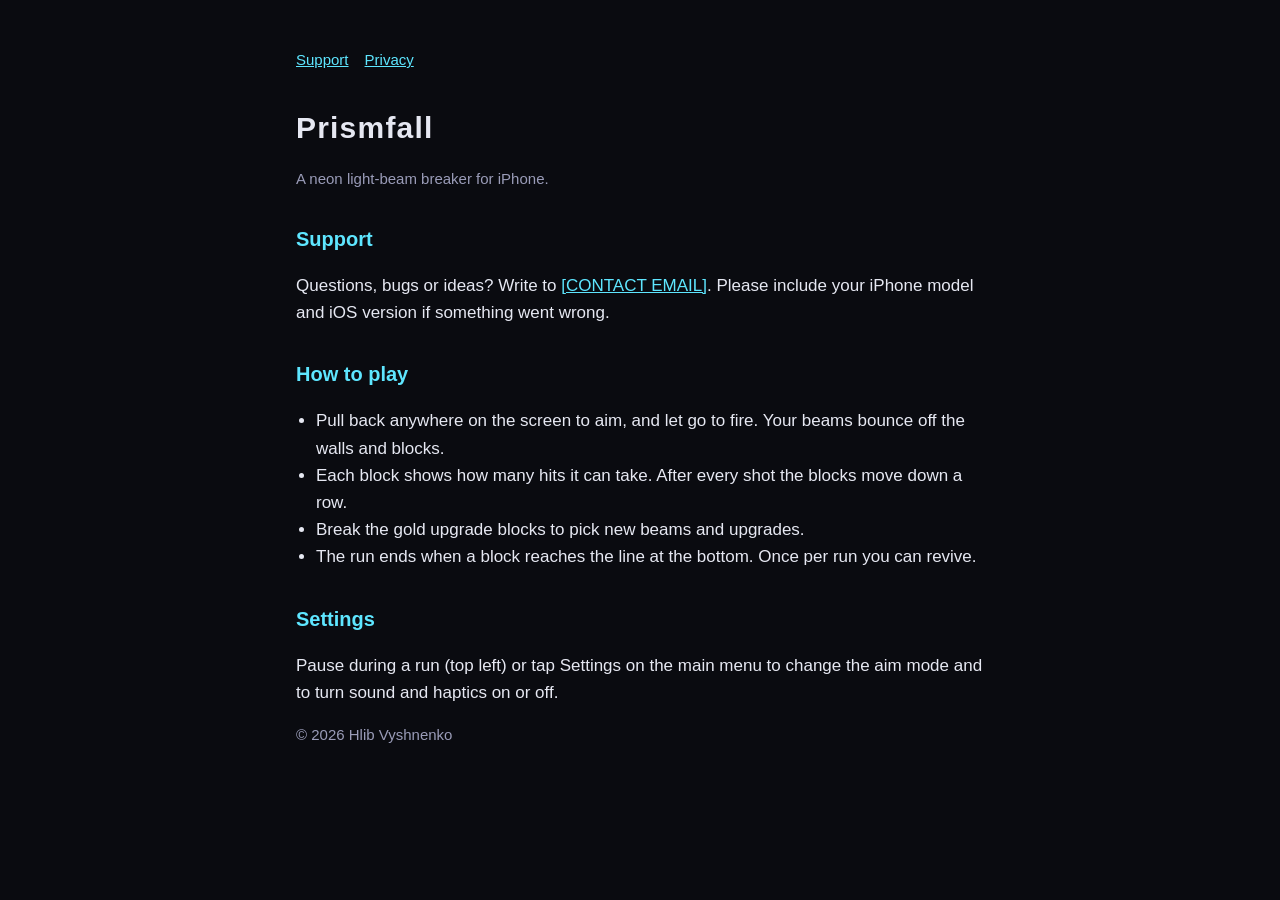
==== index.html @ b1e25704 "Support and privacy pages" ====
<!doctype html>
<html lang="en">
<head>
<meta charset="utf-8">
<meta name="viewport" content="width=device-width, initial-scale=1">
<title>Prismfall Support</title>
<link rel="stylesheet" href="style.css">
</head>
<body>
<main>
<nav><a href="index.html">Support</a><a href="privacy.html">Privacy</a></nav>
<h1>Prismfall</h1>
<p class="dim">A neon light-beam breaker for iPhone.</p>

<h2>Support</h2>
<p>Questions, bugs or ideas? Write to <a href="mailto:[CONTACT EMAIL]">[CONTACT EMAIL]</a>. Please include your iPhone
model and iOS version if something went wrong.</p>

<h2>How to play</h2>
<ul>
<li>Pull back anywhere on the screen to aim, and let go to fire. Your beams bounce off the walls and blocks.</li>
<li>Each block shows how many hits it can take. After every shot the blocks move down a row.</li>
<li>Break the gold upgrade blocks to pick new beams and upgrades.</li>
<li>The run ends when a block reaches the line at the bottom. Once per run you can revive.</li>
</ul>

<h2>Settings</h2>
<p>Pause during a run (top left) or tap Settings on the main menu to change the aim mode and to turn sound and
haptics on or off.</p>

<p class="dim">© 2026 Hlib Vyshnenko</p>
</main>
</body>
</html>
---- style.css ----
:root { --bg: #0a0b10; --text: #e6e8f2; --dim: #9a9cb8; --accent: #5ee6ff; }
* { box-sizing: border-box; }
body { margin: 0; background: var(--bg); color: var(--text); font: 17px/1.6 -apple-system, BlinkMacSystemFont, "Segoe UI", Roboto, sans-serif; }
main { max-width: 720px; margin: 0 auto; padding: 48px 16px 64px; }
h1 { font-size: 30px; letter-spacing: 0.04em; margin: 0 0 4px; }
h2 { font-size: 20px; margin: 32px 0 8px; color: var(--accent); }
p, li { color: var(--text); }
.dim { color: var(--dim); font-size: 15px; }
a { color: var(--accent); }
ul { padding-left: 20px; }
nav { margin-bottom: 32px; font-size: 15px; }
nav a { margin-right: 16px; }
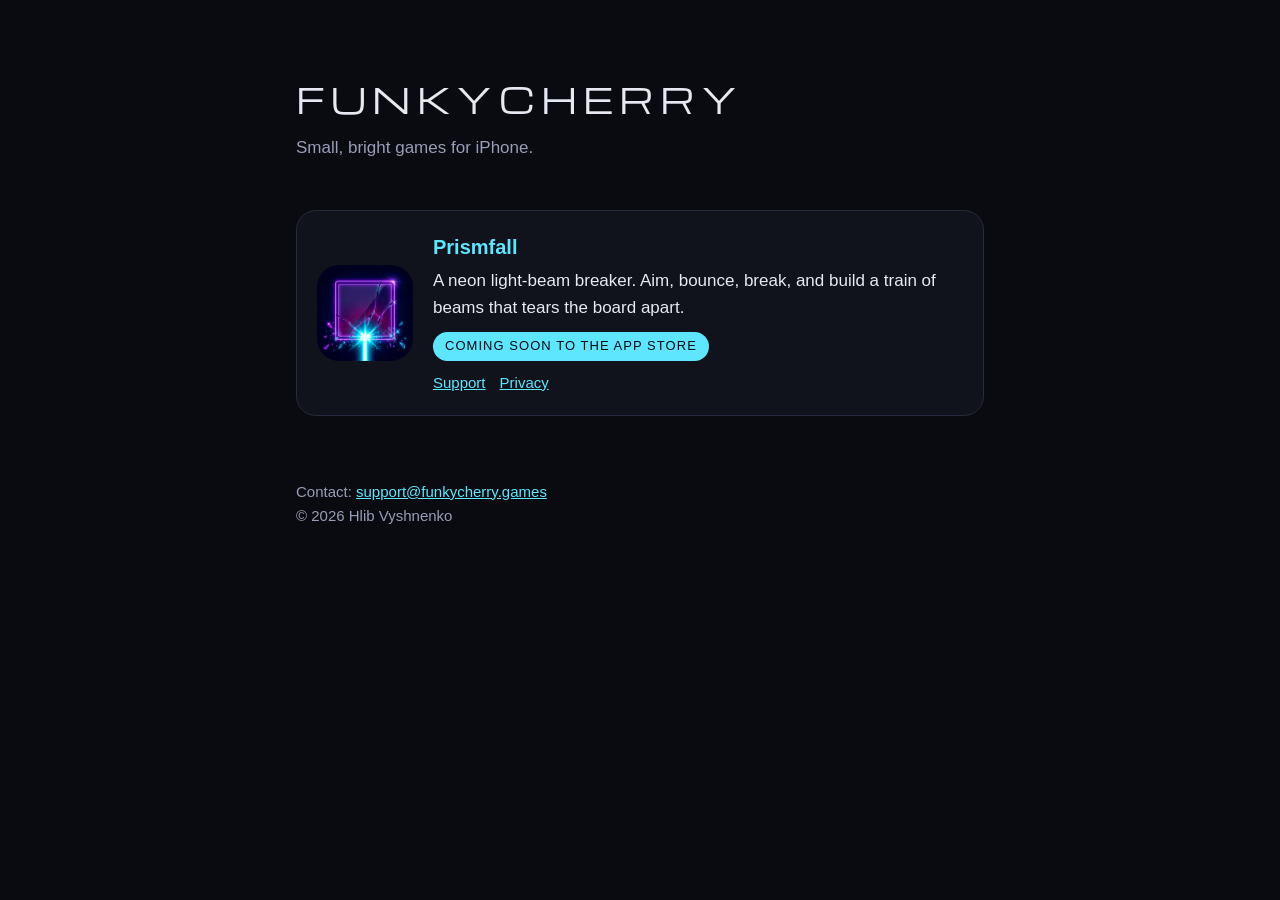
==== commit 0fa23734: "Studio site for funkycherry.games: landing, Prismfall support and privacy under /prismfall/" ====
--- a/index.html
+++ b/index.html
@@ -3,32 +3,30 @@
 <head>
 <meta charset="utf-8">
 <meta name="viewport" content="width=device-width, initial-scale=1">
-<title>Prismfall Support</title>
+<title>funkycherry</title>
+<meta name="description" content="funkycherry makes small, bright games for iPhone. Our first: Prismfall, a neon light-beam breaker.">
+<link rel="icon" href="prismfall/icon.png">
+<link rel="preconnect" href="https://fonts.googleapis.com">
+<link rel="preconnect" href="https://fonts.gstatic.com" crossorigin>
+<link href="https://fonts.googleapis.com/css2?family=Michroma&display=swap" rel="stylesheet">
 <link rel="stylesheet" href="style.css">
 </head>
 <body>
 <main>
-<nav><a href="index.html">Support</a><a href="privacy.html">Privacy</a></nav>
-<h1>Prismfall</h1>
-<p class="dim">A neon light-beam breaker for iPhone.</p>
+<div class="wordmark">FUNKYCHERRY</div>
+<p class="tagline">Small, bright games for iPhone.</p>
 
-<h2>Support</h2>
-<p>Questions, bugs or ideas? Write to <a href="mailto:[CONTACT EMAIL]">[CONTACT EMAIL]</a>. Please include your iPhone
-model and iOS version if something went wrong.</p>
+<section class="game">
+<img src="prismfall/icon.png" alt="Prismfall app icon">
+<div>
+<h2>Prismfall</h2>
+<p>A neon light-beam breaker. Aim, bounce, break, and build a train of beams that tears the board apart.</p>
+<span class="badge">Coming soon to the App Store</span>
+<div class="links"><a href="prismfall/">Support</a><a href="prismfall/privacy.html">Privacy</a></div>
+</div>
+</section>
 
-<h2>How to play</h2>
-<ul>
-<li>Pull back anywhere on the screen to aim, and let go to fire. Your beams bounce off the walls and blocks.</li>
-<li>Each block shows how many hits it can take. After every shot the blocks move down a row.</li>
-<li>Break the gold upgrade blocks to pick new beams and upgrades.</li>
-<li>The run ends when a block reaches the line at the bottom. Once per run you can revive.</li>
-</ul>
-
-<h2>Settings</h2>
-<p>Pause during a run (top left) or tap Settings on the main menu to change the aim mode and to turn sound and
-haptics on or off.</p>
-
-<p class="dim">© 2026 Hlib Vyshnenko</p>
+<footer class="dim">Contact: <a href="mailto:support@funkycherry.games">support@funkycherry.games</a><br>© 2026 Hlib Vyshnenko</footer>
 </main>
 </body>
 </html>
--- a/style.css
+++ b/style.css
@@ -10,3 +10,16 @@
 ul { padding-left: 20px; }
 nav { margin-bottom: 32px; font-size: 15px; }
 nav a { margin-right: 16px; }
+
+/* Studio landing */
+.wordmark { font-family: "Michroma", sans-serif; font-size: 34px; letter-spacing: 0.18em; margin: 24px 0 8px; }
+.tagline { color: var(--dim); margin: 0 0 48px; }
+.game { display: flex; gap: 20px; align-items: center; background: #11131c; border: 1px solid #262a3d; border-radius: 20px; padding: 20px; }
+.game img { width: 96px; height: 96px; border-radius: 22px; flex: none; }
+.game h2 { margin: 0 0 4px; }
+.game p { margin: 0 0 10px; }
+.badge { display: inline-block; font-size: 13px; letter-spacing: 0.08em; text-transform: uppercase; color: var(--bg); background: var(--accent); border-radius: 999px; padding: 4px 12px; }
+.links { font-size: 15px; margin-top: 10px; }
+.links a { margin-right: 14px; }
+footer { margin-top: 64px; }
+@media (max-width: 480px) { .game { flex-direction: column; align-items: flex-start; } .wordmark { font-size: 26px; } }
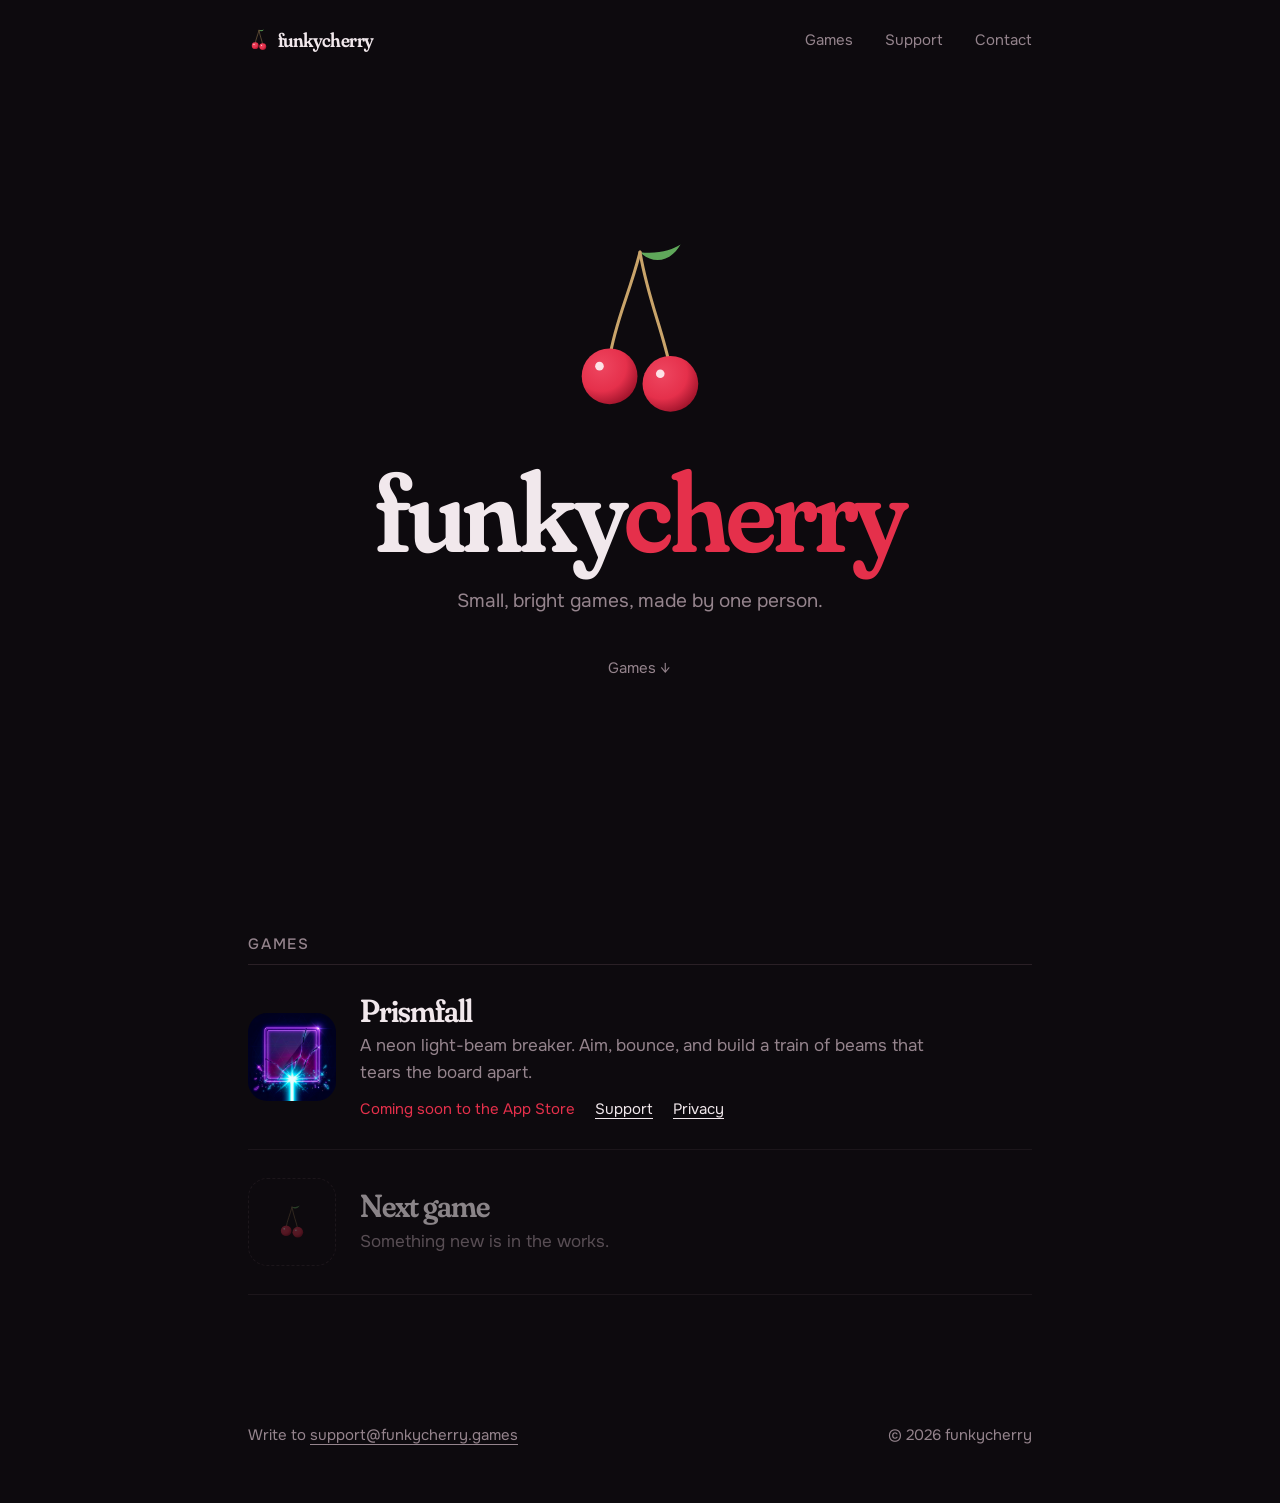
==== commit 4db1100b: "Replace the landing page with the dark Night design Co-Authored-By: Claude Opus 5.5 <noreply@anthrop" ====
--- a/index.html
+++ b/index.html
@@ -4,29 +4,146 @@
 <meta charset="utf-8">
 <meta name="viewport" content="width=device-width, initial-scale=1">
 <title>funkycherry</title>
-<meta name="description" content="funkycherry makes small, bright games for iPhone. Our first: Prismfall, a neon light-beam breaker.">
-<link rel="icon" href="prismfall/icon.png">
+<meta name="description" content="funkycherry is one person making small, bright games. The first one is Prismfall.">
+<meta name="theme-color" content="#0d0a0e">
+<link rel="icon" href="logo-mark.png">
 <link rel="preconnect" href="https://fonts.googleapis.com">
 <link rel="preconnect" href="https://fonts.gstatic.com" crossorigin>
-<link href="https://fonts.googleapis.com/css2?family=Michroma&display=swap" rel="stylesheet">
-<link rel="stylesheet" href="style.css">
+<link href="https://fonts.googleapis.com/css2?family=Fraunces:opsz,wght,SOFT,WONK@9..144,400..900,0..100,0..1&family=Onest:wght@400;500&display=swap" rel="stylesheet">
+<style>
+:root {
+  --night: #0d0a0e;
+  --line: #2a2026;
+  --text: #f1e8ec;
+  --dim: #95848d;
+  --cherry: #e5304b;
+  --cherry-deep: #9c1229;
+  --stem: #c9a46a;
+  --leaf: #5fa85a;
+}
+* { box-sizing: border-box; }
+html { background: var(--night); color-scheme: dark; }
+body { margin: 0; background: var(--night); color: var(--text); font: 17px/1.6 "Onest", system-ui, sans-serif; -webkit-font-smoothing: antialiased; }
+a { color: inherit; text-underline-offset: 4px; text-decoration-thickness: 1px; }
+a:hover { color: var(--cherry); }
+:focus-visible { outline: 1.5px solid var(--cherry); outline-offset: 4px; border-radius: 4px; }
+.display { font-family: "Fraunces", serif; font-weight: 600; font-variation-settings: "SOFT" 100, "WONK" 1, "opsz" 144; letter-spacing: -0.03em; }
+.wrap { max-width: 880px; margin: 0 auto; padding: 0 clamp(16px, 5vw, 48px); }
+
+/* header */
+.site { display: flex; align-items: center; justify-content: space-between; height: 80px; }
+.brand { display: flex; align-items: center; gap: 8px; text-decoration: none; font-size: 20px; }
+.brand svg { width: 22px; height: 22px; }
+.site nav { display: flex; gap: clamp(18px, 3vw, 32px); font-size: 15px; color: var(--dim); }
+.site nav a { text-decoration: none; padding: 8px 0; }
+
+/* hero */
+.hero { min-height: calc(100svh - 80px); display: grid; place-items: center; text-align: center; padding: 40px 0 96px; }
+.cherries { width: clamp(112px, 16vw, 152px); height: auto; overflow: visible; margin-bottom: 28px; }
+.cherries .sway { transform-origin: 60px 8px; animation: sway 5.5s ease-in-out infinite; }
+.cherries .bob-a { transform-origin: 60px 8px; animation: sway 4.6s ease-in-out infinite reverse; }
+@keyframes sway { 0%, 100% { transform: rotate(-4deg); } 50% { transform: rotate(4deg); } }
+h1 { font-size: clamp(56px, 10vw, 112px); line-height: 1; margin: 0 0 18px; }
+h1 em { font-style: normal; color: var(--cherry); }
+.lede { margin: 0; color: var(--dim); font-size: clamp(17px, 1.6vw, 19px); }
+.down { display: inline-block; margin-top: 40px; font-size: 15px; color: var(--dim); text-decoration: none; }
+
+/* games */
+.games { padding: 32px 0 96px; }
+.games h2 { font-size: 15px; font-weight: 500; color: var(--dim); letter-spacing: .12em; text-transform: uppercase; font-family: inherit; margin: 0 0 8px; }
+.game { display: grid; grid-template-columns: 88px minmax(0, 1fr); gap: 24px; align-items: center; padding: 28px 0; border-top: 1px solid var(--line); }
+.game:last-child { border-bottom: 1px solid var(--line); }
+.game img { width: 88px; height: 88px; border-radius: 22%; display: block; }
+.game h3 { font-size: 32px; line-height: 1.1; margin: 0 0 4px; }
+.game p { margin: 0; color: var(--dim); max-width: 34em; }
+.meta { display: flex; flex-wrap: wrap; gap: 6px 20px; margin-top: 10px; font-size: 15px; }
+.meta .status { color: var(--cherry); }
+.game.soon { opacity: .55; }
+.placeholder { width: 88px; height: 88px; border-radius: 22%; border: 1px dashed var(--line); display: grid; place-items: center; }
+.placeholder svg { width: 34px; height: 34px; opacity: .6; }
+
+footer { display: flex; flex-wrap: wrap; justify-content: space-between; gap: 12px 32px; padding: 32px 0 56px; font-size: 15px; color: var(--dim); }
+
+@media (max-width: 520px) {
+  .site nav a:first-child { display: none; }
+  .game { grid-template-columns: 64px minmax(0, 1fr); gap: 16px; }
+  .game img, .placeholder { width: 64px; height: 64px; }
+  .game h3 { font-size: 26px; }
+}
+@media (prefers-reduced-motion: reduce) { .cherries .sway, .cherries .bob-a { animation: none; } }
+</style>
 </head>
 <body>
-<main>
-<div class="wordmark">FUNKYCHERRY</div>
-<p class="tagline">Small, bright games for iPhone.</p>
+<!-- the cherry pair, drawn once and reused -->
+<svg width="0" height="0" style="position:absolute" aria-hidden="true">
+  <defs>
+    <radialGradient id="skin" cx="35%" cy="32%" r="75%">
+      <stop offset="0" stop-color="#ee4660"/>
+      <stop offset=".6" stop-color="#e5304b"/>
+      <stop offset="1" stop-color="#9c1229"/>
+    </radialGradient>
+    <symbol id="pair" viewBox="0 0 120 140">
+      <path d="M60 8 C 74 10, 86 6, 92 2 C 84 16, 70 18, 60 8 Z" fill="#5fa85a"/>
+      <path d="M60 8 C 52 40, 40 64, 36 92" fill="none" stroke="#c9a46a" stroke-width="2.4" stroke-linecap="round"/>
+      <path d="M60 8 C 66 44, 78 70, 84 100" fill="none" stroke="#c9a46a" stroke-width="2.4" stroke-linecap="round"/>
+      <circle cx="36" cy="106" r="22" fill="url(#skin)"/>
+      <circle cx="84" cy="112" r="22" fill="url(#skin)"/>
+      <circle cx="28" cy="98" r="3.4" fill="#fff" opacity=".85"/>
+      <circle cx="76" cy="104" r="3.4" fill="#fff" opacity=".85"/>
+    </symbol>
+  </defs>
+</svg>
 
-<section class="game">
-<img src="prismfall/icon.png" alt="Prismfall app icon">
-<div>
-<h2>Prismfall</h2>
-<p>A neon light-beam breaker. Aim, bounce, break, and build a train of beams that tears the board apart.</p>
-<span class="badge">Coming soon to the App Store</span>
-<div class="links"><a href="prismfall/">Support</a><a href="prismfall/privacy.html">Privacy</a></div>
+<div class="wrap">
+  <header class="site">
+    <a class="brand display" href="#"><svg aria-hidden="true"><use href="#pair"/></svg>funkycherry</a>
+    <nav aria-label="Main"><a href="#games">Games</a><a href="prismfall/">Support</a><a href="mailto:support@funkycherry.games">Contact</a></nav>
+  </header>
+
+  <section class="hero">
+    <div>
+      <svg class="cherries" viewBox="0 0 120 140" role="img" aria-label="Two cherries on one stem">
+        <g class="sway">
+          <path d="M60 8 C 74 10, 86 6, 92 2 C 84 16, 70 18, 60 8 Z" fill="#5fa85a"/>
+          <g class="bob-a">
+            <path d="M60 8 C 52 40, 40 64, 36 92" fill="none" stroke="#c9a46a" stroke-width="2.4" stroke-linecap="round"/>
+            <circle cx="36" cy="106" r="22" fill="url(#skin)"/>
+            <circle cx="28" cy="98" r="3.4" fill="#fff" opacity=".85"/>
+          </g>
+          <path d="M60 8 C 66 44, 78 70, 84 100" fill="none" stroke="#c9a46a" stroke-width="2.4" stroke-linecap="round"/>
+          <circle cx="84" cy="112" r="22" fill="url(#skin)"/>
+          <circle cx="76" cy="104" r="3.4" fill="#fff" opacity=".85"/>
+        </g>
+      </svg>
+      <h1 class="display">funky<em>cherry</em></h1>
+      <p class="lede">Small, bright games, made by one person.</p>
+      <a class="down" href="#games">Games ↓</a>
+    </div>
+  </section>
+
+  <main class="games" id="games">
+    <h2>Games</h2>
+    <article class="game">
+      <img src="prismfall/icon.png" alt="Prismfall app icon" width="88" height="88">
+      <div>
+        <h3 class="display">Prismfall</h3>
+        <p>A neon light-beam breaker. Aim, bounce, and build a train of beams that tears the board apart.</p>
+        <div class="meta"><span class="status">Coming soon to the App Store</span><a href="prismfall/">Support</a><a href="prismfall/privacy.html">Privacy</a></div>
+      </div>
+    </article>
+    <article class="game soon">
+      <div class="placeholder"><svg aria-hidden="true"><use href="#pair"/></svg></div>
+      <div>
+        <h3 class="display">Next game</h3>
+        <p>Something new is in the works.</p>
+      </div>
+    </article>
+  </main>
+
+  <footer>
+    <span>Write to <a href="mailto:support@funkycherry.games">support@funkycherry.games</a></span>
+    <span>© 2026 funkycherry</span>
+  </footer>
 </div>
-</section>
-
-<footer class="dim">Contact: <a href="mailto:support@funkycherry.games">support@funkycherry.games</a><br>© 2026 Hlib Vyshnenko</footer>
-</main>
 </body>
 </html>
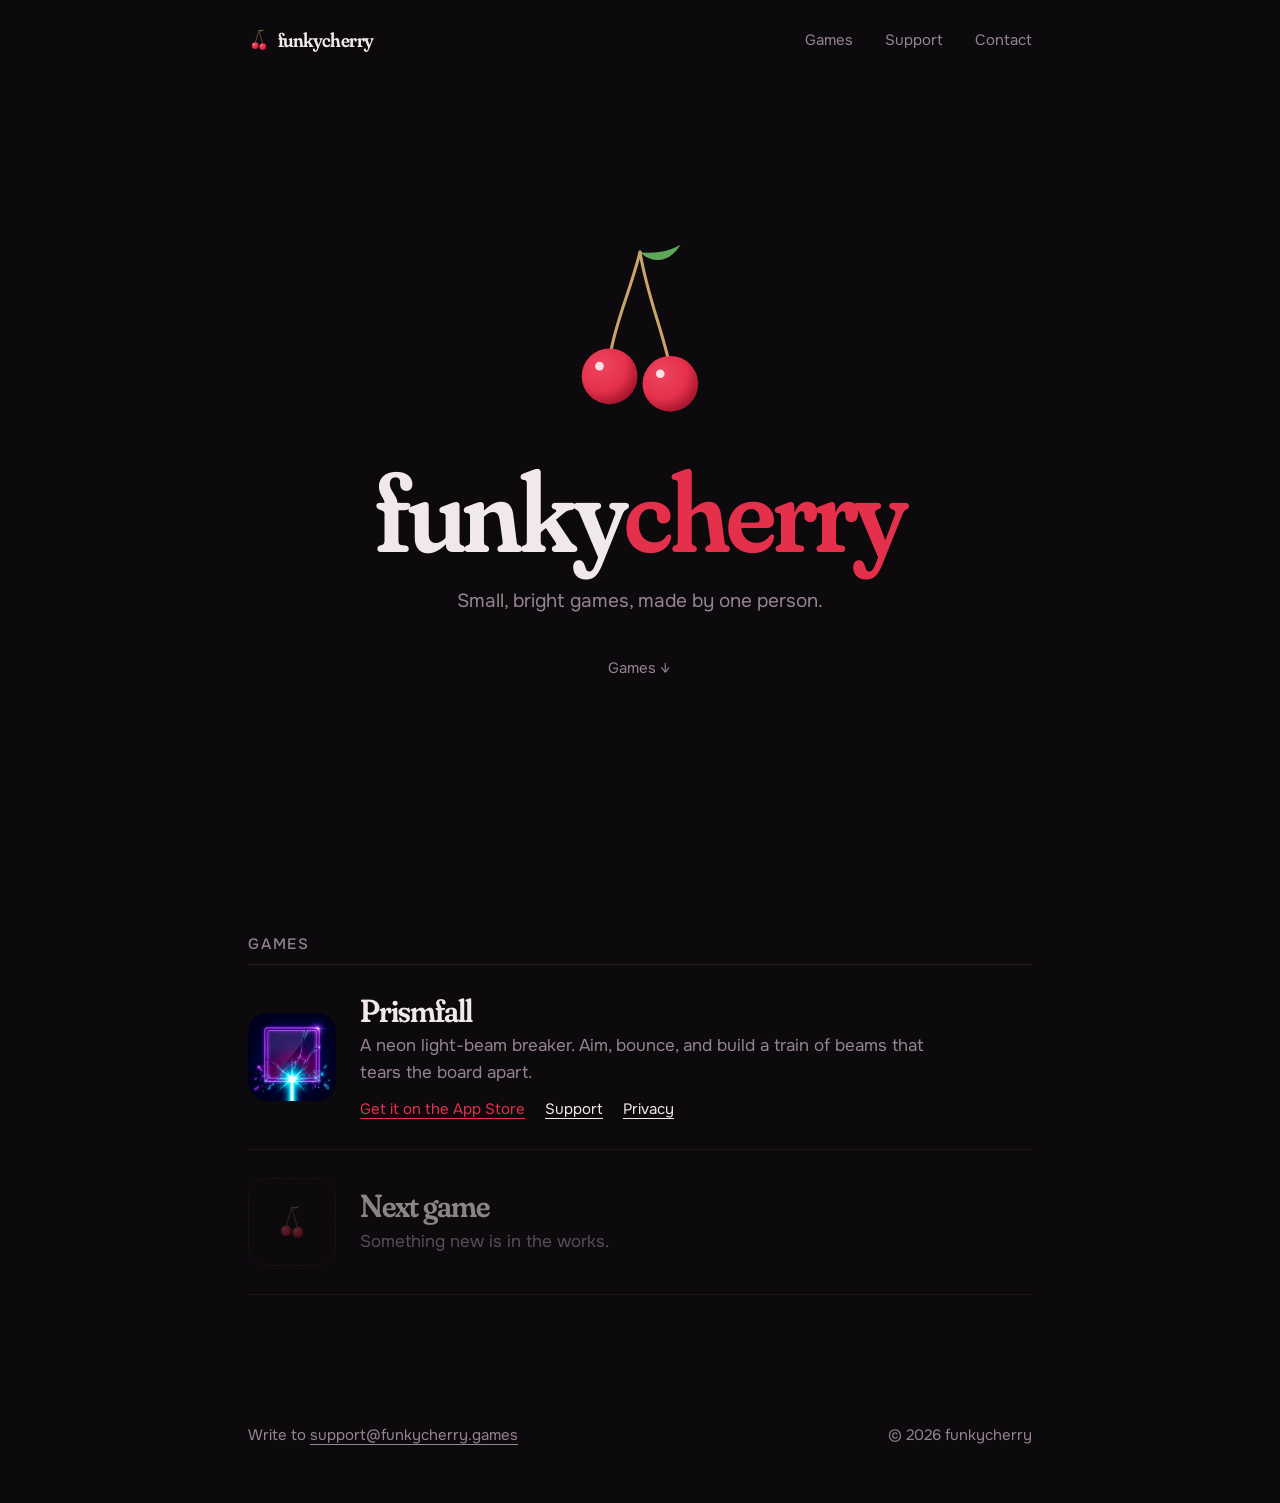
==== commit 7a34cf6a: "Prismfall is out: link the App Store from the landing and support pages Co-Authored-By: Claude Opus " ====
--- a/index.html
+++ b/index.html
@@ -124,11 +124,11 @@
   <main class="games" id="games">
     <h2>Games</h2>
     <article class="game">
-      <img src="prismfall/icon.png" alt="Prismfall app icon" width="88" height="88">
+      <a href="https://apps.apple.com/app/prismfall-neon-breaker/id6819413580"><img src="prismfall/icon.png" alt="Prismfall on the App Store" width="88" height="88"></a>
       <div>
         <h3 class="display">Prismfall</h3>
         <p>A neon light-beam breaker. Aim, bounce, and build a train of beams that tears the board apart.</p>
-        <div class="meta"><span class="status">Coming soon to the App Store</span><a href="prismfall/">Support</a><a href="prismfall/privacy.html">Privacy</a></div>
+        <div class="meta"><a class="status" href="https://apps.apple.com/app/prismfall-neon-breaker/id6819413580">Get it on the App Store</a><a href="prismfall/">Support</a><a href="prismfall/privacy.html">Privacy</a></div>
       </div>
     </article>
     <article class="game soon">
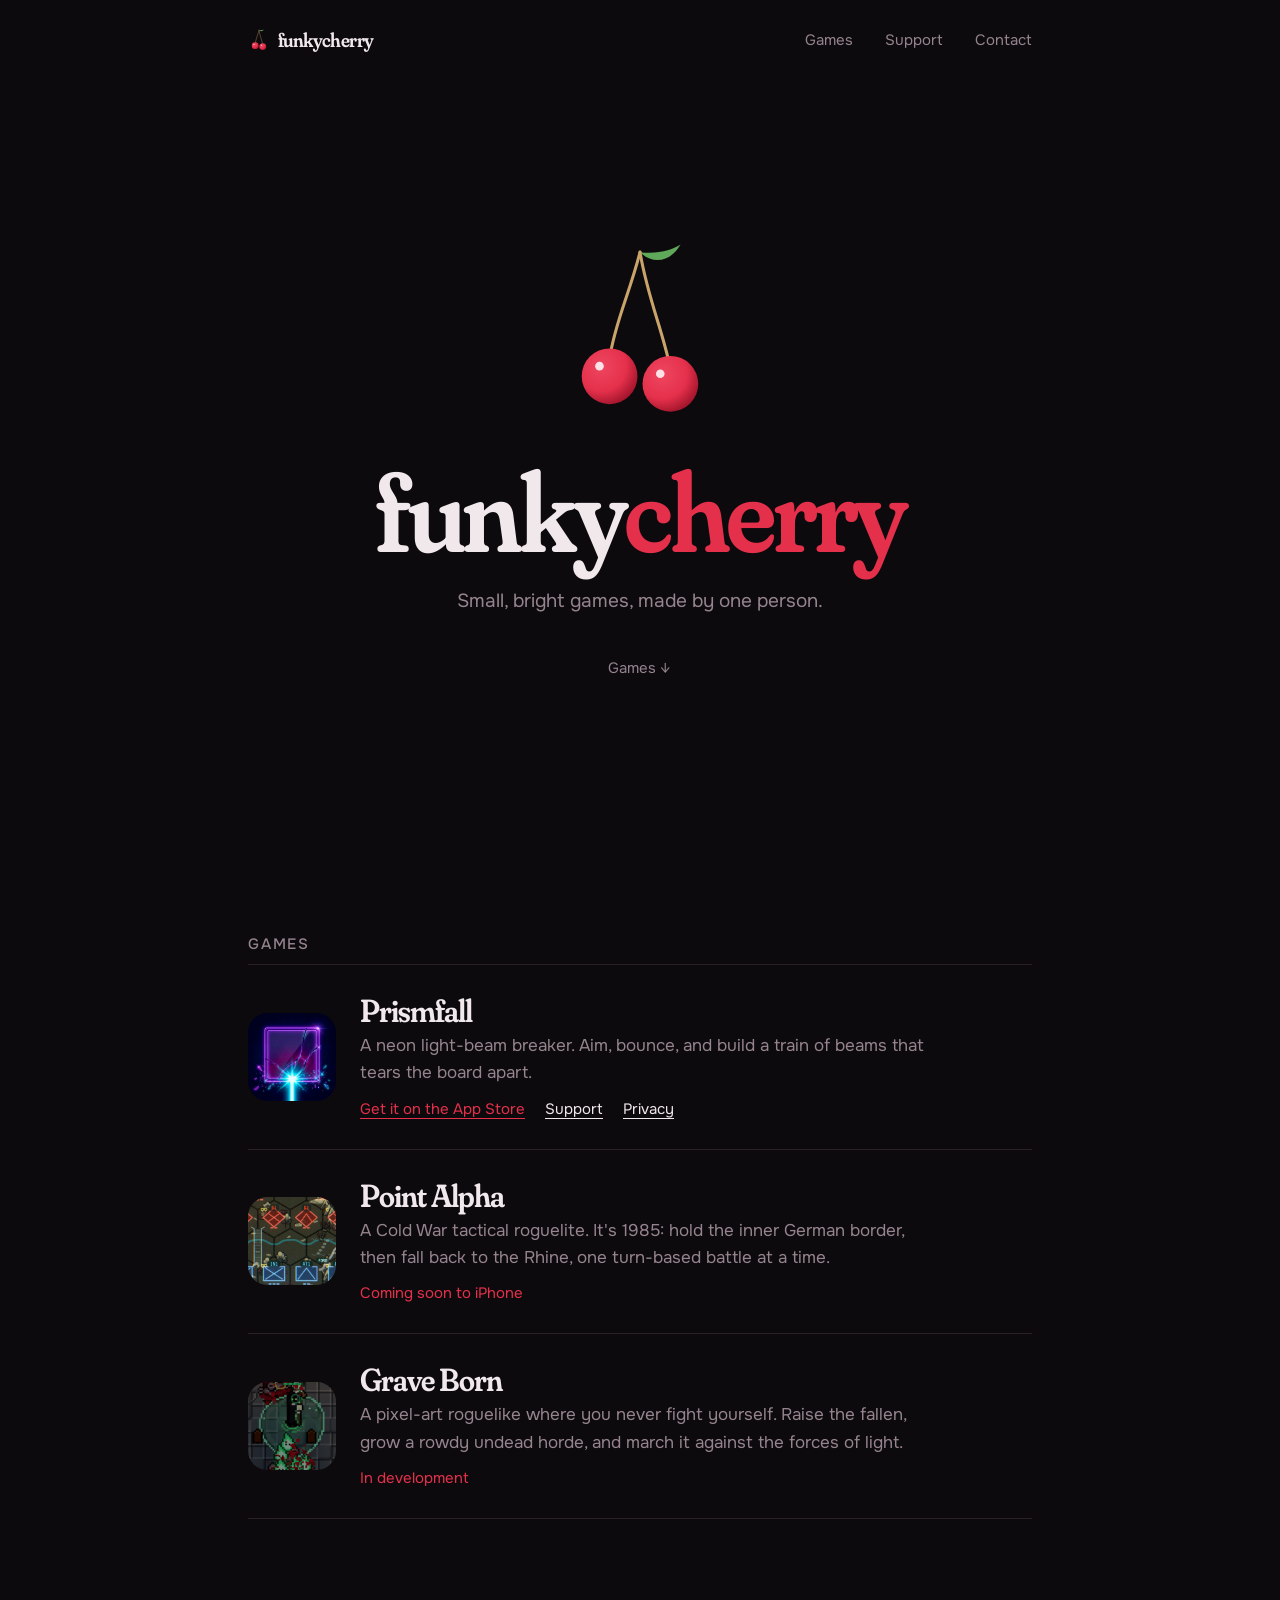
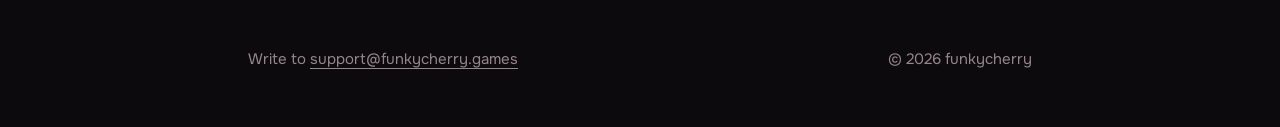
==== commit 6627c6b2: "List Point Alpha and Grave Born as upcoming games Co-Authored-By: Claude Opus 5.5 <noreply@anthropic" ====
--- a/index.html
+++ b/index.html
@@ -58,16 +58,13 @@
 .game p { margin: 0; color: var(--dim); max-width: 34em; }
 .meta { display: flex; flex-wrap: wrap; gap: 6px 20px; margin-top: 10px; font-size: 15px; }
 .meta .status { color: var(--cherry); }
-.game.soon { opacity: .55; }
-.placeholder { width: 88px; height: 88px; border-radius: 22%; border: 1px dashed var(--line); display: grid; place-items: center; }
-.placeholder svg { width: 34px; height: 34px; opacity: .6; }
 
 footer { display: flex; flex-wrap: wrap; justify-content: space-between; gap: 12px 32px; padding: 32px 0 56px; font-size: 15px; color: var(--dim); }
 
 @media (max-width: 520px) {
   .site nav a:first-child { display: none; }
   .game { grid-template-columns: 64px minmax(0, 1fr); gap: 16px; }
-  .game img, .placeholder { width: 64px; height: 64px; }
+  .game img { width: 64px; height: 64px; }
   .game h3 { font-size: 26px; }
 }
 @media (prefers-reduced-motion: reduce) { .cherries .sway, .cherries .bob-a { animation: none; } }
@@ -131,11 +128,20 @@
         <div class="meta"><a class="status" href="https://apps.apple.com/app/prismfall-neon-breaker/id6819413580">Get it on the App Store</a><a href="prismfall/">Support</a><a href="prismfall/privacy.html">Privacy</a></div>
       </div>
     </article>
-    <article class="game soon">
-      <div class="placeholder"><svg aria-hidden="true"><use href="#pair"/></svg></div>
+    <article class="game">
+      <img src="games/point-alpha.png" alt="Point Alpha: NATO and Warsaw Pact units on a hex map" width="88" height="88">
       <div>
-        <h3 class="display">Next game</h3>
-        <p>Something new is in the works.</p>
+        <h3 class="display">Point Alpha</h3>
+        <p>A Cold War tactical roguelite. It's 1985: hold the inner German border, then fall back to the Rhine, one turn-based battle at a time.</p>
+        <div class="meta"><span class="status">Coming soon to iPhone</span></div>
+      </div>
+    </article>
+    <article class="game">
+      <img src="games/grave-born.png" alt="Grave Born: a necromancer and an undead horde in a dungeon" width="88" height="88">
+      <div>
+        <h3 class="display">Grave Born</h3>
+        <p>A pixel-art roguelike where you never fight yourself. Raise the fallen, grow a rowdy undead horde, and march it against the forces of light.</p>
+        <div class="meta"><span class="status">In development</span></div>
       </div>
     </article>
   </main>
